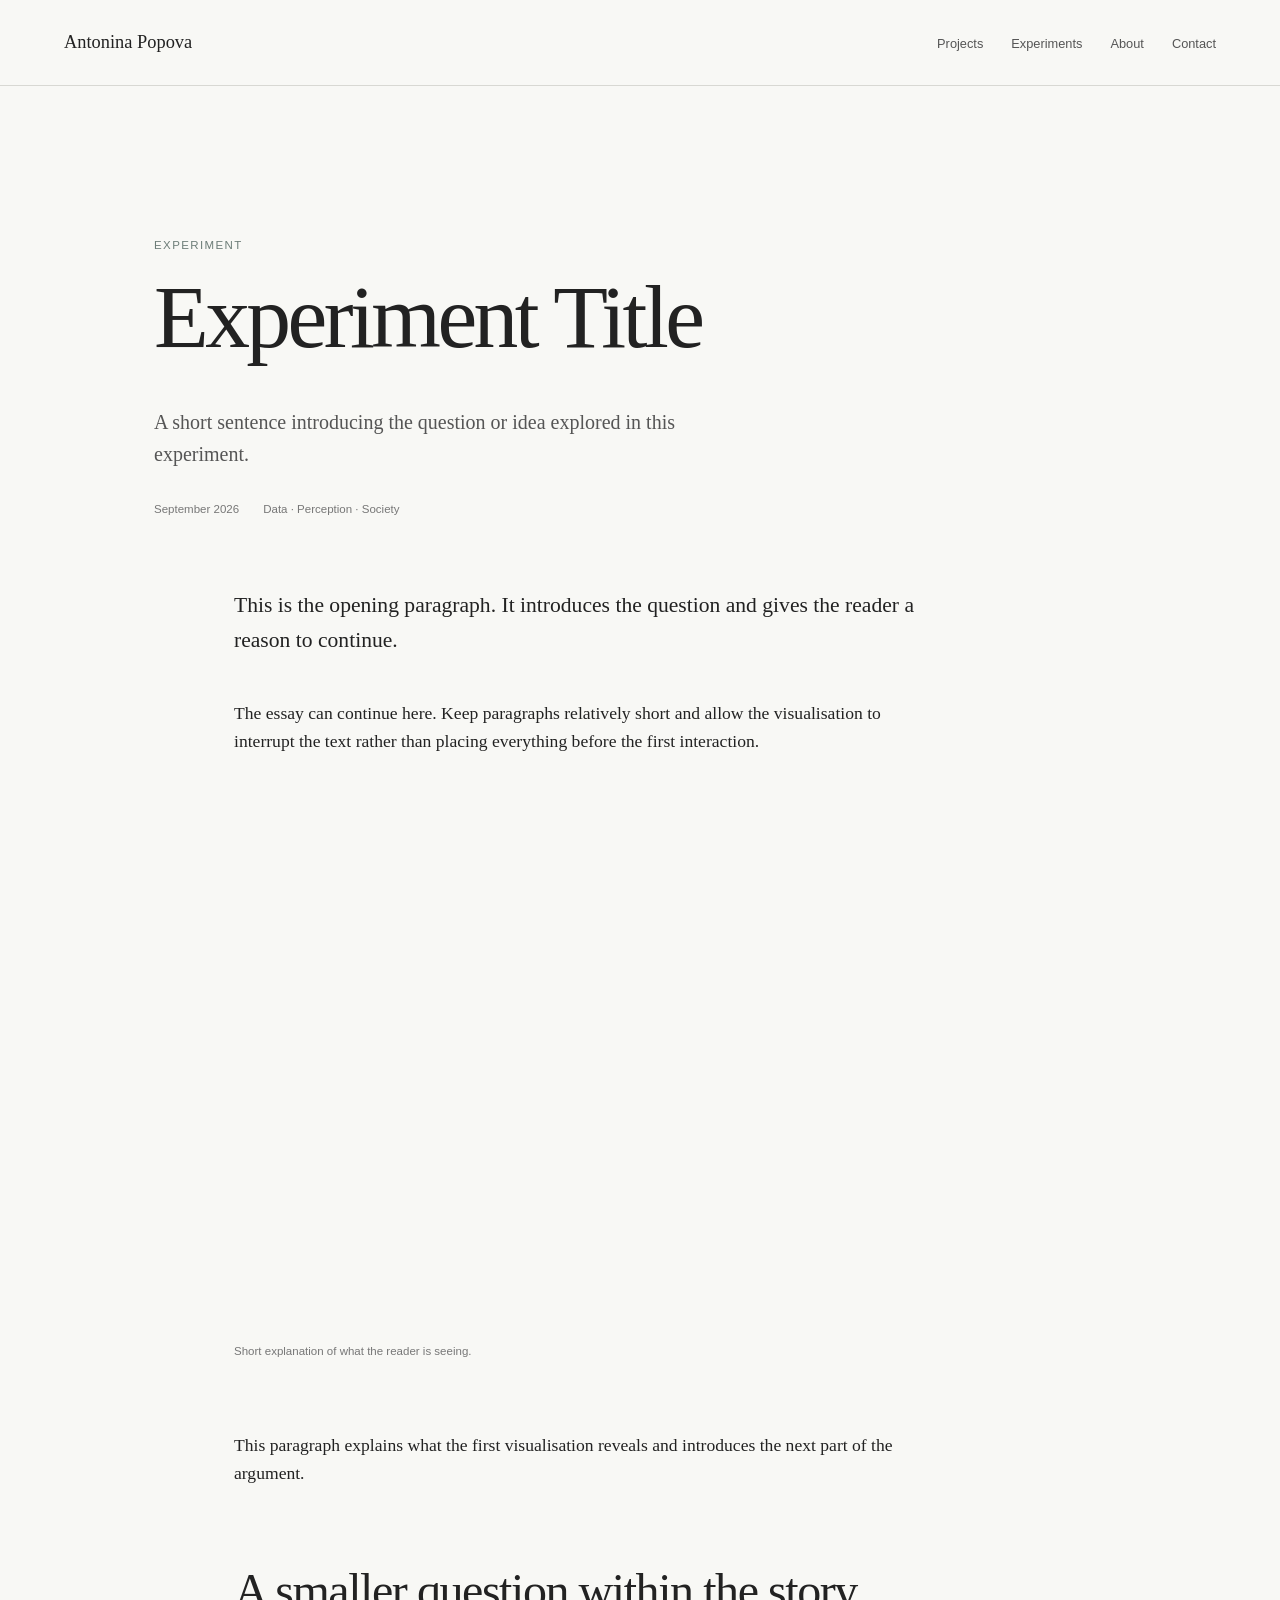
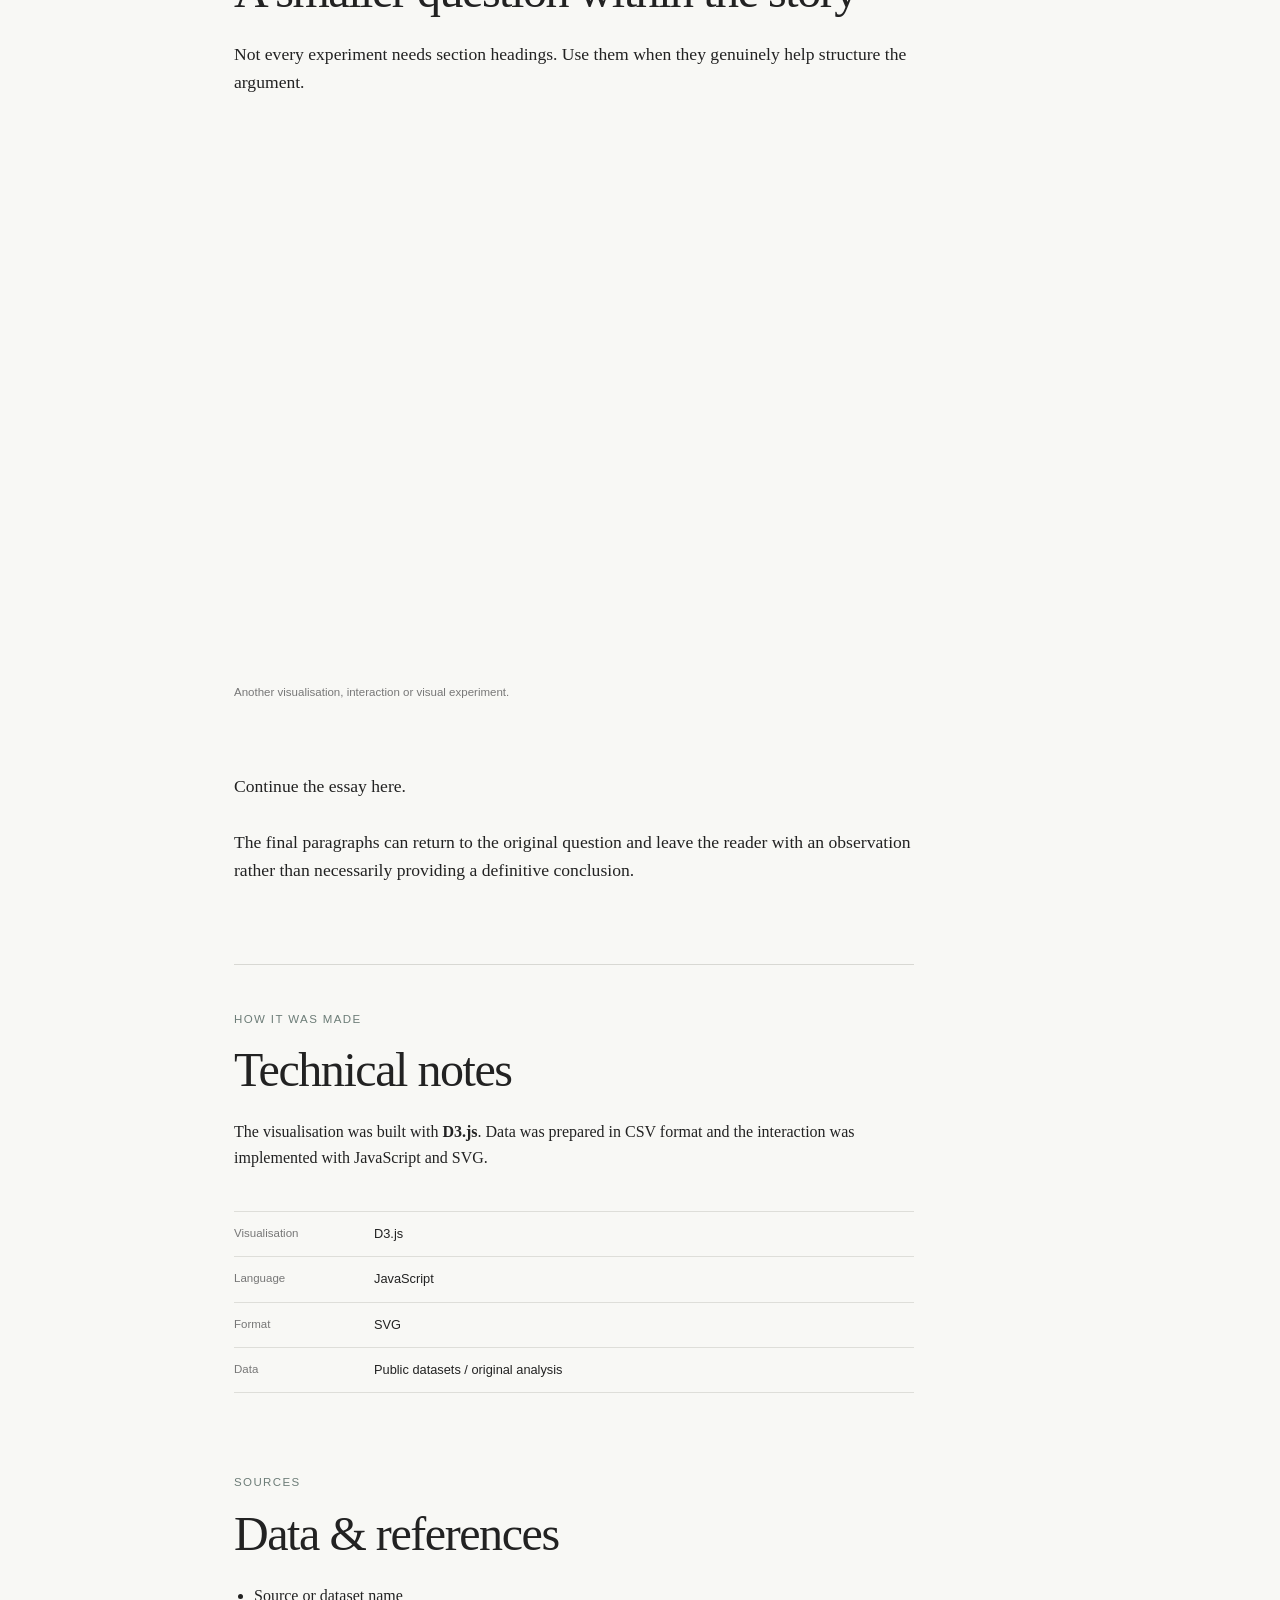
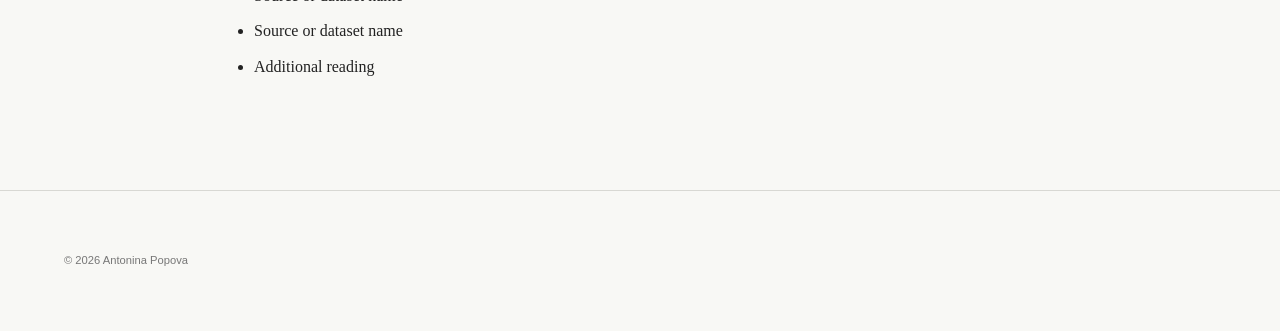
==== experiments/average-person/index.html @ 42a7ae3d "Initial portfolio website" ====
<!DOCTYPE html>
<html lang="en">
<head>
    <meta charset="UTF-8">
    <meta name="viewport" content="width=device-width, initial-scale=1.0">
<title>Experiment Title — Antonina Popova</title>
<link rel="stylesheet" href="style.css">
</head>
<body>
<header class="site-header">
    <a href="../../index.html" class="site-name">Antonina Popova</a>
<nav>
    <a href="../../index.html#projects">Projects</a>
    <a href="../../index.html#experiments">Experiments</a>
    <a href="../../index.html#about">About</a>
    <a href="../../index.html#contact">Contact</a>
</nav>
</header>
<main>
<!-- INTRODUCTION -->
<header class="experiment-header">
    <p class="eyebrow">Experiment</p>
    <h1>Experiment Title</h1>
    <p class="subtitle">
        A short sentence introducing the question or idea explored in this experiment.
    </p>
    <div class="experiment-meta">
        <span>September 2026</span>
        <span>Data · Perception · Society</span>
    </div>
</header>
<!-- ESSAY -->
<article class="essay">
    <p class="lead">
        This is the opening paragraph. It introduces the question and gives
        the reader a reason to continue.
    </p>
    <p>
        The essay can continue here. Keep paragraphs relatively short and
        allow the visualisation to interrupt the text rather than placing
        everything before the first interaction.
    </p>
    <!-- VISUALISATION 01 -->
    <figure class="visualisation">
        <div id="visualisation-01"></div>
        <figcaption>
            Short explanation of what the reader is seeing.
        </figcaption>
    </figure>
    <p>
        This paragraph explains what the first visualisation reveals and
        introduces the next part of the argument.
    </p>
    <!-- OPTIONAL SECTION -->
    <h2>A smaller question within the story</h2>
    <p>
        Not every experiment needs section headings. Use them when they
        genuinely help structure the argument.
    </p>
    <!-- VISUALISATION 02 -->
    <figure class="visualisation">
        <div id="visualisation-02"></div>
        <figcaption>
            Another visualisation, interaction or visual experiment.
        </figcaption>
    </figure>
    <p>
        Continue the essay here.
    </p>
    <p>
        The final paragraphs can return to the original question and leave
        the reader with an observation rather than necessarily providing
        a definitive conclusion.
    </p>
</article>
<!-- TECHNICAL NOTE -->
<section class="technical">
    <p class="eyebrow">How it was made</p>
    <h2>Technical notes</h2>
    <p>
        The visualisation was built with
        <strong>D3.js</strong>.
        Data was prepared in CSV format and the interaction was implemented
        with JavaScript and SVG.
    </p>
    <dl class="technical-details">
        <div>
            <dt>Visualisation</dt>
            <dd>D3.js</dd>
        </div>
        <div>
            <dt>Language</dt>
            <dd>JavaScript</dd>
        </div>
        <div>
            <dt>Format</dt>
            <dd>SVG</dd>
        </div>
        <div>
            <dt>Data</dt>
            <dd>Public datasets / original analysis</dd>
        </div>
    </dl>
</section>
<!-- SOURCES -->
<section class="sources">
    <p class="eyebrow">Sources</p>
    <h2>Data & references</h2>
    <ul>
        <li>Source or dataset name</li>
        <li>Source or dataset name</li>
        <li>Additional reading</li>
    </ul>
</section>
</main>
<footer class="site-footer">
<p>© 2026 Antonina Popova</p>
</footer>
<script src="script.js"></script>
</body>
</html>
---- experiments/average-person/style.css ----
/* --------------------------------------------------
   BASIC SETUP
-------------------------------------------------- */

:root {
    --page-padding: 5vw;
    --text-offset: 80px;
    --text-width: 680px;
}

* {
    box-sizing: border-box;
}

html {
    scroll-behavior: smooth;
}

body {
    margin: 0;
    background: #f8f8f5;
    color: #222;
    font-family: Georgia, "Times New Roman", serif;
    line-height: 1.6;
    overflow-x: hidden;
}


a {
    color: inherit;
    text-decoration: none;
}


/* --------------------------------------------------
   HEADER
-------------------------------------------------- */

.site-header {
    width: 100%;
    padding: 28px 5vw;

    display: flex;
    justify-content: space-between;
    align-items: baseline;

    border-bottom: 1px solid #d8d8d3;
}

.site-name {
    color: #222;
    text-decoration: none;

    font-size: 1.15rem;
    font-weight: normal;
}

nav {
    display: flex;
    gap: 28px;
}

nav a {
    color: #555;
    text-decoration: none;

    font-family: Arial, sans-serif;
    font-size: 0.8rem;
}

nav a:hover {
    color: #222;
}


/* --------------------------------------------------
   GENERAL LAYOUT
-------------------------------------------------- */

main {
    max-width: 1100px;
    margin: 0 auto;
    padding: 0 5vw 100px;
}


/* --------------------------------------------------
   EXPERIMENT HEADER
-------------------------------------------------- */

.experiment-header {
    max-width: 850px;
    padding: 150px 0 50px;
}

.eyebrow {
    margin: 0 0 18px;

    color: #6d7d78;

    font-family: Arial, sans-serif;
    font-size: 0.72rem;
    font-weight: normal;
    letter-spacing: 0.12em;
    text-transform: uppercase;
}

.experiment-header h1 {
    margin: 0;

    font-size: clamp(3rem, 7vw, 6.5rem);
    font-weight: normal;
    line-height: 0.98;
    letter-spacing: -0.04em;
}

.subtitle {
    max-width: 600px;
    margin-top: 45px;

    color: #555;
    font-size: 1.25rem;
    line-height: 1.6;
}

.experiment-meta {
    display: flex;
    gap: 24px;

    margin-top: 30px;

    color: #777;

    font-family: Arial, sans-serif;
    font-size: 0.72rem;
}


/* --------------------------------------------------
   ESSAY
-------------------------------------------------- */

.essay {
    max-width: var(--text-width);
    margin: 20px 0 0 var(--text-offset);
}

.essay p {
    margin: 0 0 28px;

    font-size: 1.1rem;
}

.essay .lead {
    margin-bottom: 42px;

    font-size: 1.35rem;
    line-height: 1.6;
}

.essay h2 {
    margin: 80px 0 25px;

    font-size: clamp(2rem, 4vw, 3rem);
    font-weight: normal;
    line-height: 1;
    letter-spacing: -0.03em;
}


/* --------------------------------------------------
   VISUALISATIONS
-------------------------------------------------- */

.visualisation {
    width: 100vw;

    margin-top: 70px;
    margin-bottom: 70px;

    margin-left: calc(50% - 50vw);
    margin-right: calc(50% - 50vw);
}

.visualisation > div {
    width: 100%;
    min-height: 500px;
}

.visualisation figcaption {
    max-width: var(--text-width);
    margin: 18px 0 0
        calc(50vw - (var(--text-width) / 2));
    padding: 0;
    color: #777;
    font-family: Arial, sans-serif;
    font-size: 0.72rem;
    line-height: 1.5;
}


/* --------------------------------------------------
   TECHNICAL NOTES
-------------------------------------------------- */

.technical {
    max-width: var(--text-width);

    margin: 80px 0 0 var(--text-offset);

    padding-top: 45px;

    border-top: 1px solid #d8d8d3;
}

.technical h2,
.sources h2 {
    margin: 0 0 25px;

    font-size: clamp(2rem, 4vw, 3rem);
    font-weight: normal;
    line-height: 1;
    letter-spacing: -0.03em;
}

.technical p:not(.eyebrow) {
    font-size: 1rem;
}

.technical-details {
    margin: 40px 0 0;
}

.technical-details div {
    display: grid;
    grid-template-columns: 140px 1fr;

    padding: 12px 0;

    border-top: 1px solid #deded9;
}

.technical-details div:last-child {
    border-bottom: 1px solid #deded9;
}

.technical-details dt {
    color: #777;

    font-family: Arial, sans-serif;
    font-size: 0.72rem;
}

.technical-details dd {
    margin: 0;

    font-family: Arial, sans-serif;
    font-size: 0.8rem;
}


/* --------------------------------------------------
   SOURCES
-------------------------------------------------- */

.sources {
    max-width: var(--text-width);

    margin: 80px 0 0 var(--text-offset);
}

.sources ul {
    margin: 0;
    padding-left: 20px;

    font-size: 1rem;
}

.sources li {
    margin-bottom: 10px;
}


/* --------------------------------------------------
   FOOTER
-------------------------------------------------- */

.site-footer {
    width: 100%;
    padding: 50px 5vw;

    color: #777;

    font-family: Arial, sans-serif;
    font-size: 0.7rem;

    border-top: 1px solid #d8d8d3;
}


/* --------------------------------------------------

   MOBILE

-------------------------------------------------- */

@media screen and (max-width: 700px) {

    html,

    body {

        width: 100%;

        max-width: 100%;

        overflow-x: hidden;

    }

    :root {

        --page-padding: 6vw;

        --text-offset: 0;

        --text-width: 100%;

    }

    /* HEADER */

    .site-header {

        width: 100%;

        padding: 22px 6vw;

        display: flex;

        justify-content: space-between;

        align-items: baseline;

        gap: 20px;

    }

    .site-name {

        flex-shrink: 0;

        font-size: 1.05rem;

    }

    nav {

        display: flex;

        gap: 12px;

        flex-wrap: wrap;

        justify-content: flex-end;

    }

    nav a {

        font-size: 0.65rem;

    }

    /* MAIN */

    main {

        width: 100%;

        max-width: 100%;

        margin: 0;

        padding: 0 6vw 70px;

    }

    /* EXPERIMENT HEADER */

    .experiment-header {

        width: 100%;

        max-width: 100%;

        padding: 100px 0 50px;

    }

    .experiment-header h1 {

        font-size: clamp(3rem, 14vw, 5rem);

    }

    .subtitle {

        width: 100%;

        max-width: 100%;

        margin-top: 35px;

        font-size: 1.1rem;

    }

    .experiment-meta {

        flex-direction: column;

        gap: 6px;

    }

    /* ESSAY */

    .essay {

        width: 100%;

        max-width: 100%;

        margin: 0;

    }

    .essay p {

        font-size: 1.05rem;

    }

    .essay .lead {

        font-size: 1.25rem;

    }

    .essay h2 {

        margin-top: 60px;

    }

    /* VISUALISATIONS */

    .visualisation {

        width: 100%;

        max-width: 100%;

        margin-top: 50px;

        margin-bottom: 50px;

        margin-left: 0;

        margin-right: 0;

    }

    .visualisation > div {

        width: 100%;

        min-height: 400px;

    }

    .visualisation figcaption {

        width: 100%;

        max-width: 100%;

        margin: 18px 0 0;

        padding: 0;

    }

    /* TECHNICAL NOTES */

    .technical {

        width: 100%;

        max-width: 100%;

        margin: 80px 0 0;

    }

    .technical-details div {

        grid-template-columns: 110px 1fr;

    }

    /* SOURCES */

    .sources {

        width: 100%;

        max-width: 100%;

        margin: 80px 0 0;

    }

    /* FOOTER */

    .site-footer {

        width: 100%;

        padding: 40px 6vw;

    }

}

/* --------------------------------------------------
   VERY NARROW PHONES
-------------------------------------------------- */

@media screen and (max-width: 380px) {

    .site-header {
        padding-left: 5vw;
        padding-right: 5vw;
        gap: 10px;
    }

    .site-name {
        font-size: 0.95rem;
    }

    nav {
        gap: 9px;
        flex-wrap: nowrap;
    }

    nav a {
        font-size: 0.6rem;
    }
}
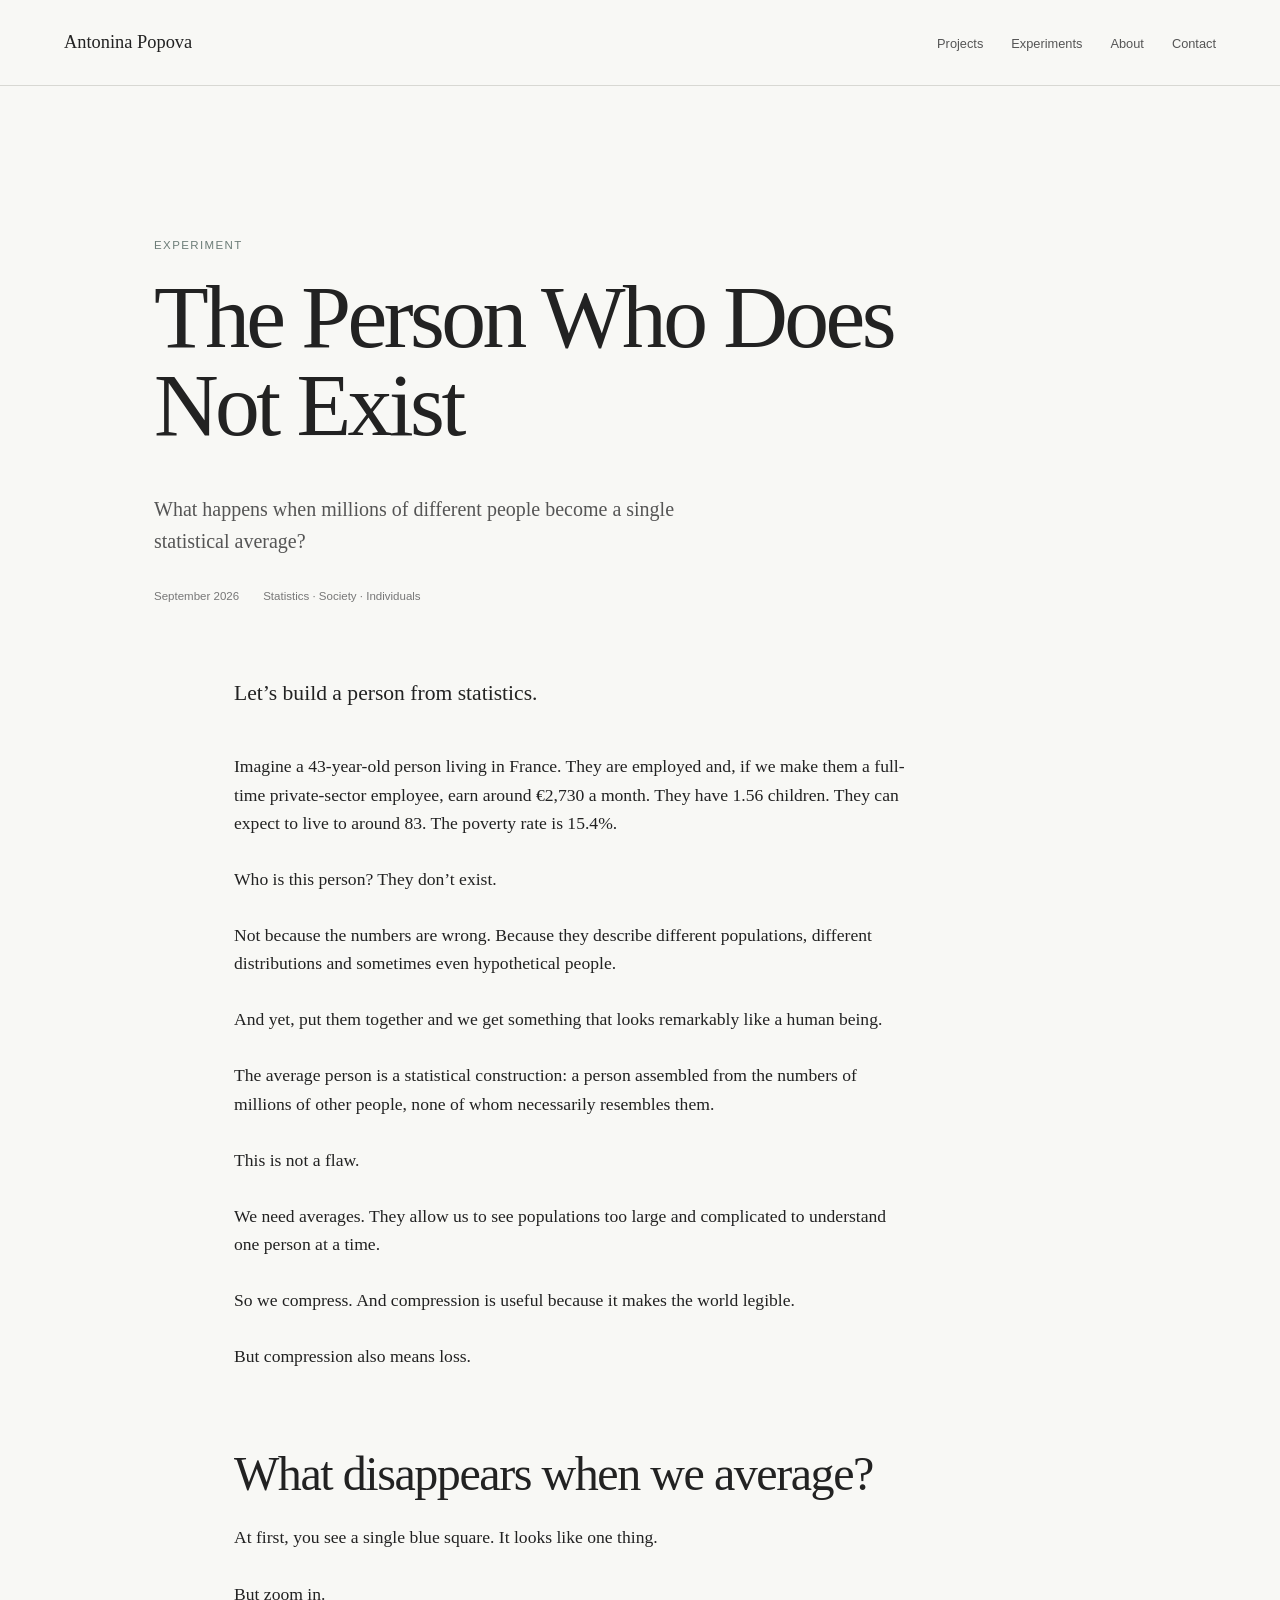
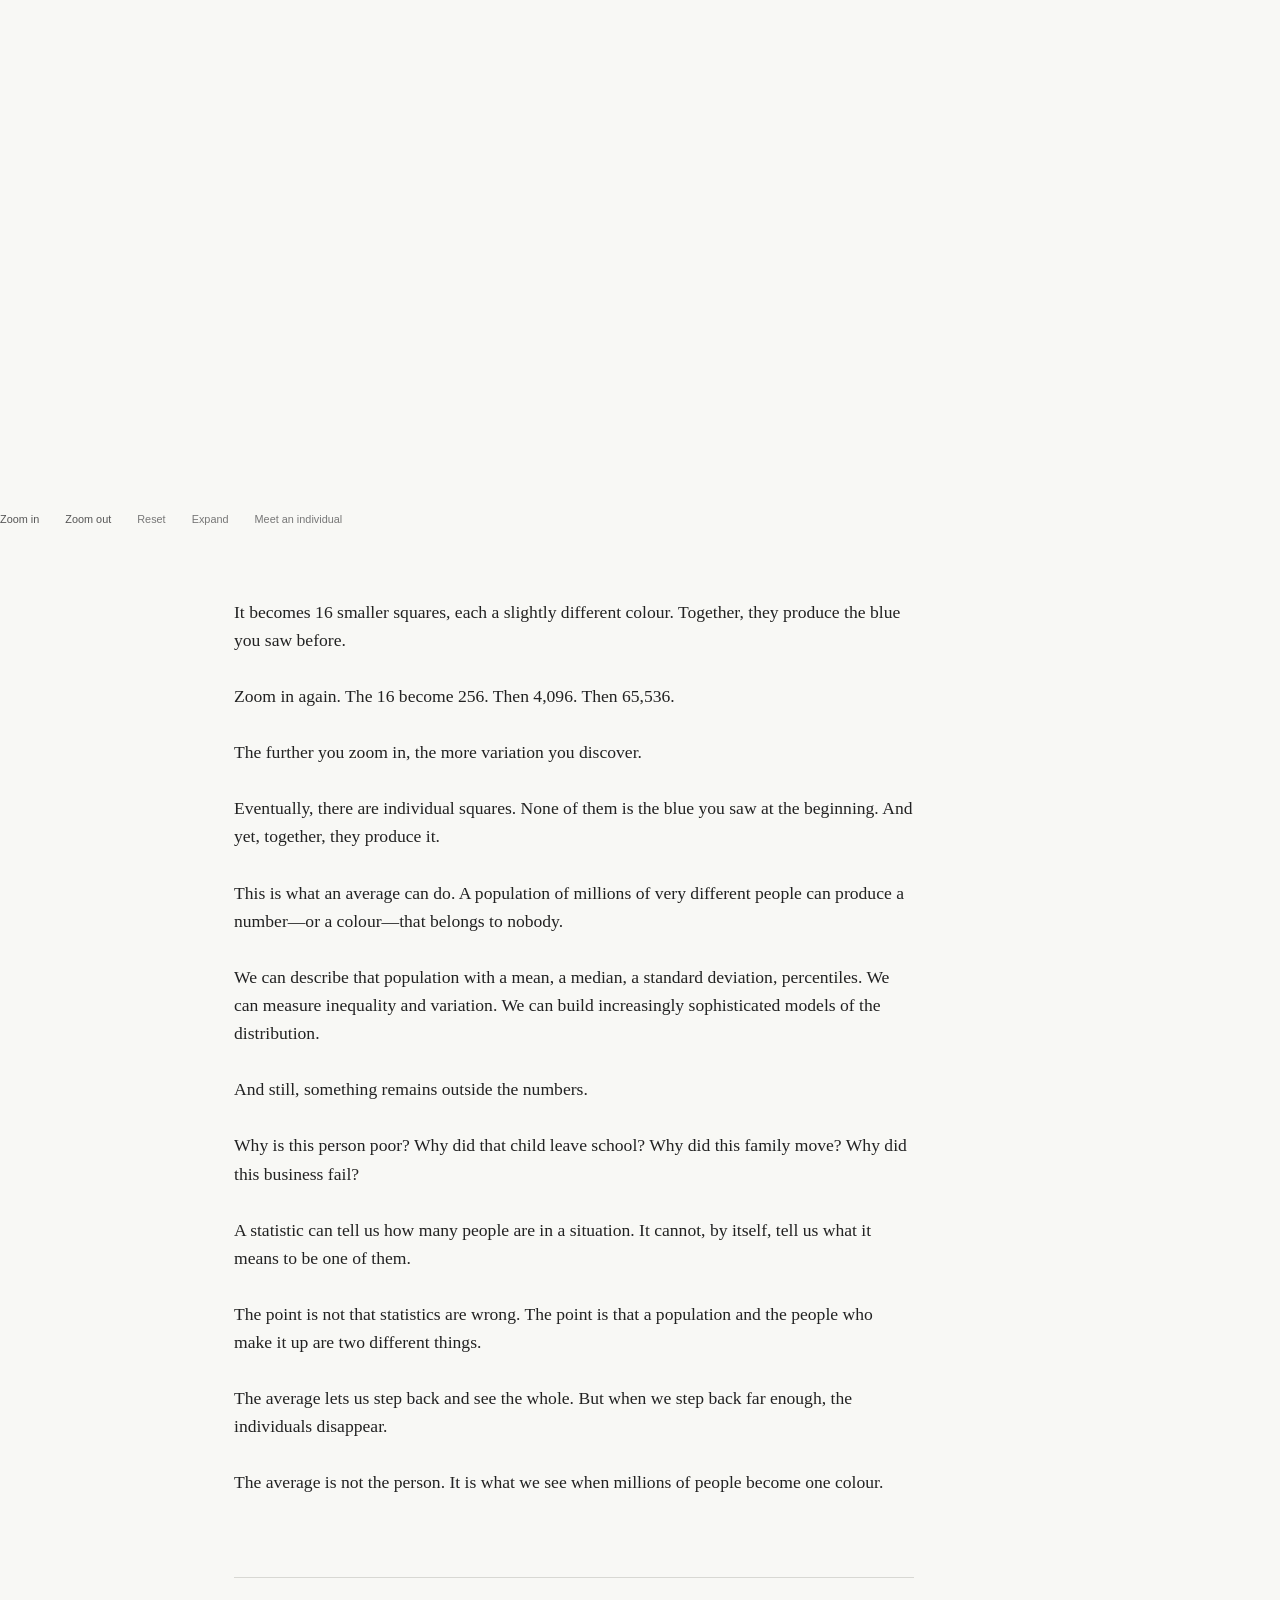
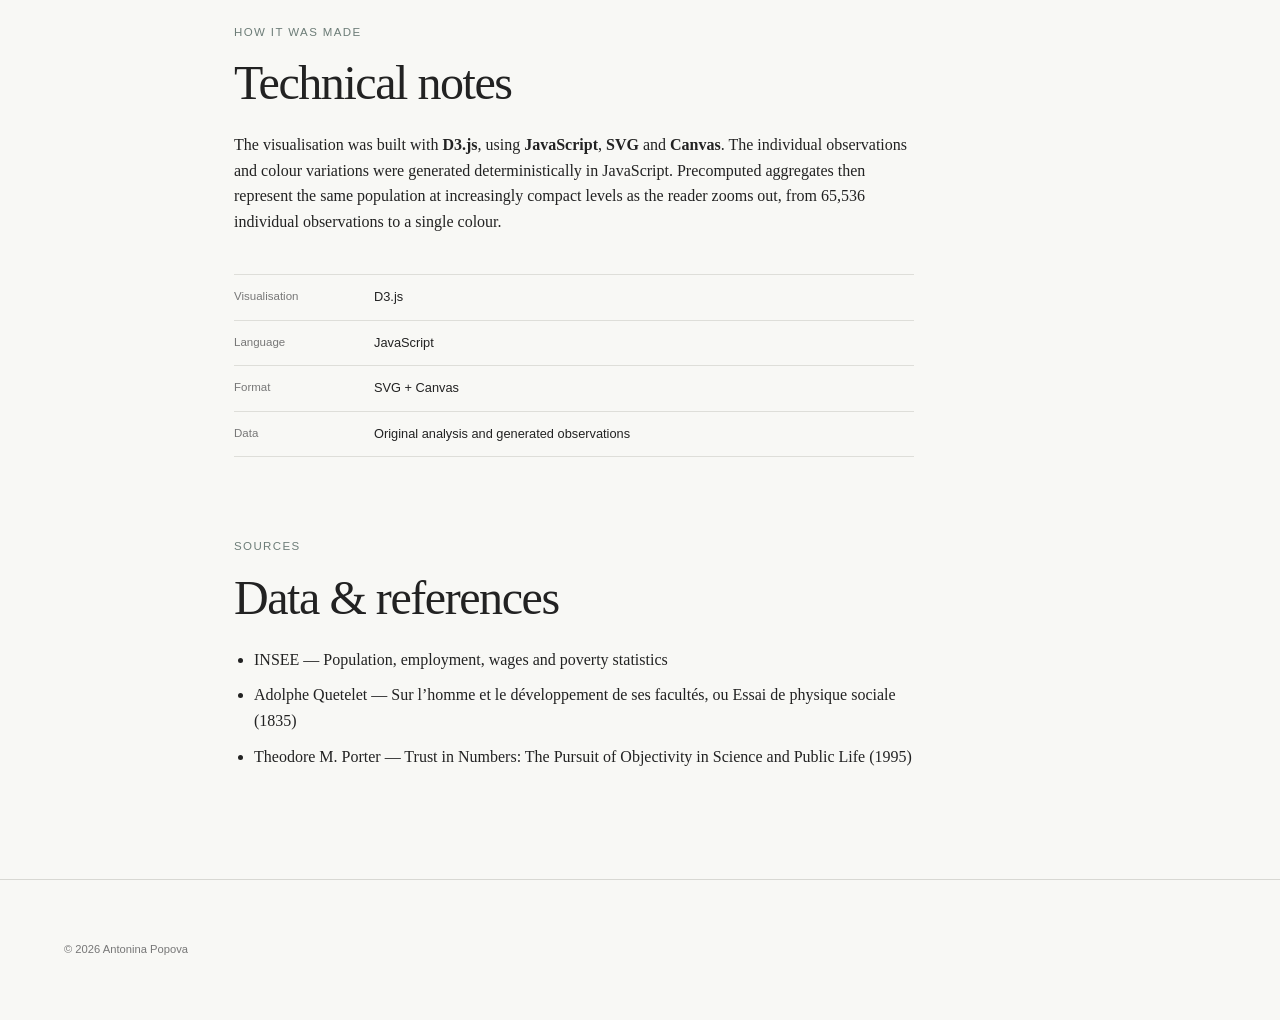
==== commit 8c8c07eb: "Average-person project" ====
--- a/experiments/average-person/index.html
+++ b/experiments/average-person/index.html
@@ -20,68 +20,132 @@
 <!-- INTRODUCTION -->
 <header class="experiment-header">
     <p class="eyebrow">Experiment</p>
-    <h1>Experiment Title</h1>
+    <h1>The Person Who Does Not Exist</h1>
     <p class="subtitle">
-        A short sentence introducing the question or idea explored in this experiment.
+        What happens when millions of different people become a single statistical average?
     </p>
     <div class="experiment-meta">
         <span>September 2026</span>
-        <span>Data · Perception · Society</span>
+        <span>Statistics · Society · Individuals</span>
     </div>
 </header>
 <!-- ESSAY -->
 <article class="essay">
     <p class="lead">
-        This is the opening paragraph. It introduces the question and gives
-        the reader a reason to continue.
+        Let’s build a person from statistics.
     </p>
     <p>
-        The essay can continue here. Keep paragraphs relatively short and
-        allow the visualisation to interrupt the text rather than placing
-        everything before the first interaction.
+        Imagine a 43-year-old person living in France. 
+        They are employed and, if we make them a full-time private-sector employee, earn around €2,730 a month. 
+        They have 1.56 children. 
+        They can expect to live to around 83. 
+        The poverty rate is 15.4%.
+    </p>
+    <p>
+        Who is this person? 
+        They don’t exist.
+    </p>
+    <p>
+        Not because the numbers are wrong. 
+        Because they describe different populations, different distributions and sometimes even hypothetical people.
+    </p>
+    <p>
+        And yet, put them together and we get something that looks remarkably like a human being.
+    </p>
+    <p>
+        The average person is a statistical construction: a person assembled from the numbers of millions of other people, none of whom necessarily resembles them.
+    </p>
+    <p>
+        This is not a flaw.
+    </p>
+    <p>
+        We need averages. They allow us to see populations too large and complicated to understand one person at a time.
+    </p>
+
+    <p>
+        So we compress. And compression is useful because it makes the world legible.
+    </p>
+    <p>
+        But compression also means loss.
+    </p>
+
+    <h2>What disappears when we average?</h2>
+    <p>
+        At first, you see a single blue square.
+        It looks like one thing. 
+    </p>
+    <p>
+        But zoom in.
     </p>
     <!-- VISUALISATION 01 -->
     <figure class="visualisation">
-        <div id="visualisation-01"></div>
-        <figcaption>
-            Short explanation of what the reader is seeing.
-        </figcaption>
+        <iframe
+            src="viz/index.html"
+            title="The Person Who Does Not Exist — interactive visualisation"
+            loading="lazy"
+            allowfullscreen>
+        </iframe>
     </figure>
+    
     <p>
-        This paragraph explains what the first visualisation reveals and
-        introduces the next part of the argument.
-    </p>
-    <!-- OPTIONAL SECTION -->
-    <h2>A smaller question within the story</h2>
-    <p>
-        Not every experiment needs section headings. Use them when they
-        genuinely help structure the argument.
-    </p>
-    <!-- VISUALISATION 02 -->
-    <figure class="visualisation">
-        <div id="visualisation-02"></div>
-        <figcaption>
-            Another visualisation, interaction or visual experiment.
-        </figcaption>
-    </figure>
-    <p>
-        Continue the essay here.
+        It becomes 16 smaller squares, each a slightly different colour. 
+        Together, they produce the blue you saw before.
     </p>
     <p>
-        The final paragraphs can return to the original question and leave
-        the reader with an observation rather than necessarily providing
-        a definitive conclusion.
+        Zoom in again. The 16 become 256. Then 4,096. Then 65,536.
     </p>
+    <p>
+        The further you zoom in, the more variation you discover.
+    </p>
+    <p>
+        Eventually, there are individual squares. 
+        None of them is the blue you saw at the beginning. And yet, together, they produce it.
+    </p>    
+    <p>
+        This is what an average can do.
+        A population of millions of very different people can produce a number—or a colour—that belongs to nobody.
+        
+    </p>    
+    <p>
+        We can describe that population with a mean, a median, a standard deviation, percentiles.
+        We can measure inequality and variation. 
+        We can build increasingly sophisticated models of the distribution.
+    </p>    
+    <p>    
+        And still, something remains outside the numbers.
+    </p>    
+    <p> Why is this person poor?
+        Why did that child leave school?
+        Why did this family move?
+        Why did this business fail?
+    </p>    
+    <p>
+        A statistic can tell us how many people are in a situation. 
+        It cannot, by itself, tell us what it means to be one of them.
+    </p>    
+    <p>
+        The point is not that statistics are wrong.
+        The point is that a population and the people who make it up are two different things.
+    </p>    
+    <p>
+        The average lets us step back and see the whole. But when we step back far enough, the individuals disappear.
+    </p>      
+    <p>
+        The average is not the person. 
+        It is what we see when millions of people become one colour.
+    </p>
+
 </article>
+
 <!-- TECHNICAL NOTE -->
 <section class="technical">
     <p class="eyebrow">How it was made</p>
     <h2>Technical notes</h2>
     <p>
-        The visualisation was built with
-        <strong>D3.js</strong>.
-        Data was prepared in CSV format and the interaction was implemented
-        with JavaScript and SVG.
+        The visualisation was built with <strong>D3.js</strong>, using <strong>JavaScript</strong>, <strong>SVG</strong> and <strong>Canvas</strong>. 
+        The individual observations and colour variations were generated deterministically in JavaScript. 
+        Precomputed aggregates then represent the same population at increasingly compact levels as the reader zooms out, 
+        from 65,536 individual observations to a single colour.
     </p>
     <dl class="technical-details">
         <div>
@@ -94,11 +158,11 @@
         </div>
         <div>
             <dt>Format</dt>
-            <dd>SVG</dd>
+            <dd>SVG + Canvas</dd>
         </div>
         <div>
             <dt>Data</dt>
-            <dd>Public datasets / original analysis</dd>
+            <dd>Original analysis and generated observations</dd>
         </div>
     </dl>
 </section>
@@ -107,9 +171,9 @@
     <p class="eyebrow">Sources</p>
     <h2>Data & references</h2>
     <ul>
-        <li>Source or dataset name</li>
-        <li>Source or dataset name</li>
-        <li>Additional reading</li>
+        <li>INSEE — Population, employment, wages and poverty statistics</li>
+        <li>Adolphe Quetelet — Sur l’homme et le développement de ses facultés, ou Essai de physique sociale (1835)</li>
+        <li>Theodore M. Porter — Trust in Numbers: The Pursuit of Objectivity in Science and Public Life (1995)</li>
     </ul>
 </section>
 </main>
--- a/experiments/average-person/style.css
+++ b/experiments/average-person/style.css
@@ -171,31 +171,74 @@
 /* --------------------------------------------------
    VISUALISATIONS
 -------------------------------------------------- */
-
 .visualisation {
+
     width: 100vw;
 
-    margin-top: 70px;
-    margin-bottom: 70px;
-
-    margin-left: calc(50% - 50vw);
-    margin-right: calc(50% - 50vw);
-}
-
-.visualisation > div {
+    margin-top: 45px;
+
+    margin-bottom: 45px;
+
+    margin-left: 0;
+
+    margin-right: 0;
+
+    position: relative;
+
+    left: calc(
+
+        -1 * (
+
+            max(0px, (100vw - 1100px) / 2)
+
+            + 5vw
+
+            + 80px
+
+        )
+
+    );
+
+}
+
+.visualisation figcaption {
+
+    max-width: var(--text-width);
+
+    margin: 18px 0 0 calc(
+
+        max(0px, (100vw - 1100px) / 2)
+
+        + 5vw
+
+        + 80px
+
+    );
+
+    padding: 0;
+
+    color: #777;
+
+    font-family: Arial, sans-serif;
+
+    font-size: 0.72rem;
+
+    line-height: 1.5;
+
+}
+
+.visualisation iframe {
+
+    display: block;
+
     width: 100%;
-    min-height: 500px;
-}
-
-.visualisation figcaption {
-    max-width: var(--text-width);
-    margin: 18px 0 0
-        calc(50vw - (var(--text-width) / 2));
-    padding: 0;
-    color: #777;
-    font-family: Arial, sans-serif;
-    font-size: 0.72rem;
-    line-height: 1.5;
+
+    height: 500px;
+
+    border: none;
+
+    display: block;
+
 }
 
 
@@ -538,6 +581,9 @@
    VERY NARROW PHONES
 -------------------------------------------------- */
 
+
+
+
 @media screen and (max-width: 380px) {
 
     .site-header {
@@ -558,4 +604,61 @@
     nav a {
         font-size: 0.6rem;
     }
+}
+
+
+@media screen and (max-width: 700px) {
+
+    .visualisation {
+
+        width: 100vw;
+
+        max-width: none;
+
+        margin-top: 50px;
+
+        margin-bottom: 25px;
+
+        margin-left: 0;
+
+        margin-right: 0;
+
+        position: relative;
+
+        left: calc(-1 * 6vw);
+
+    }
+
+    .visualisation iframe {
+
+        width: 100%;
+
+        height: 280px;
+
+    }
+
+    .visualisation figcaption {
+
+        max-width: none;
+
+        margin: 18px 6vw 0;
+
+    }
+
+}
+
+/* --------------------------------------------------
+
+   SMALL PHONE — LANDSCAPE
+
+-------------------------------------------------- */
+
+@media screen and (max-width: 700px) and (orientation: landscape) {
+
+    .visualisation iframe {
+
+        height: 330px;
+
+    }
+
 }
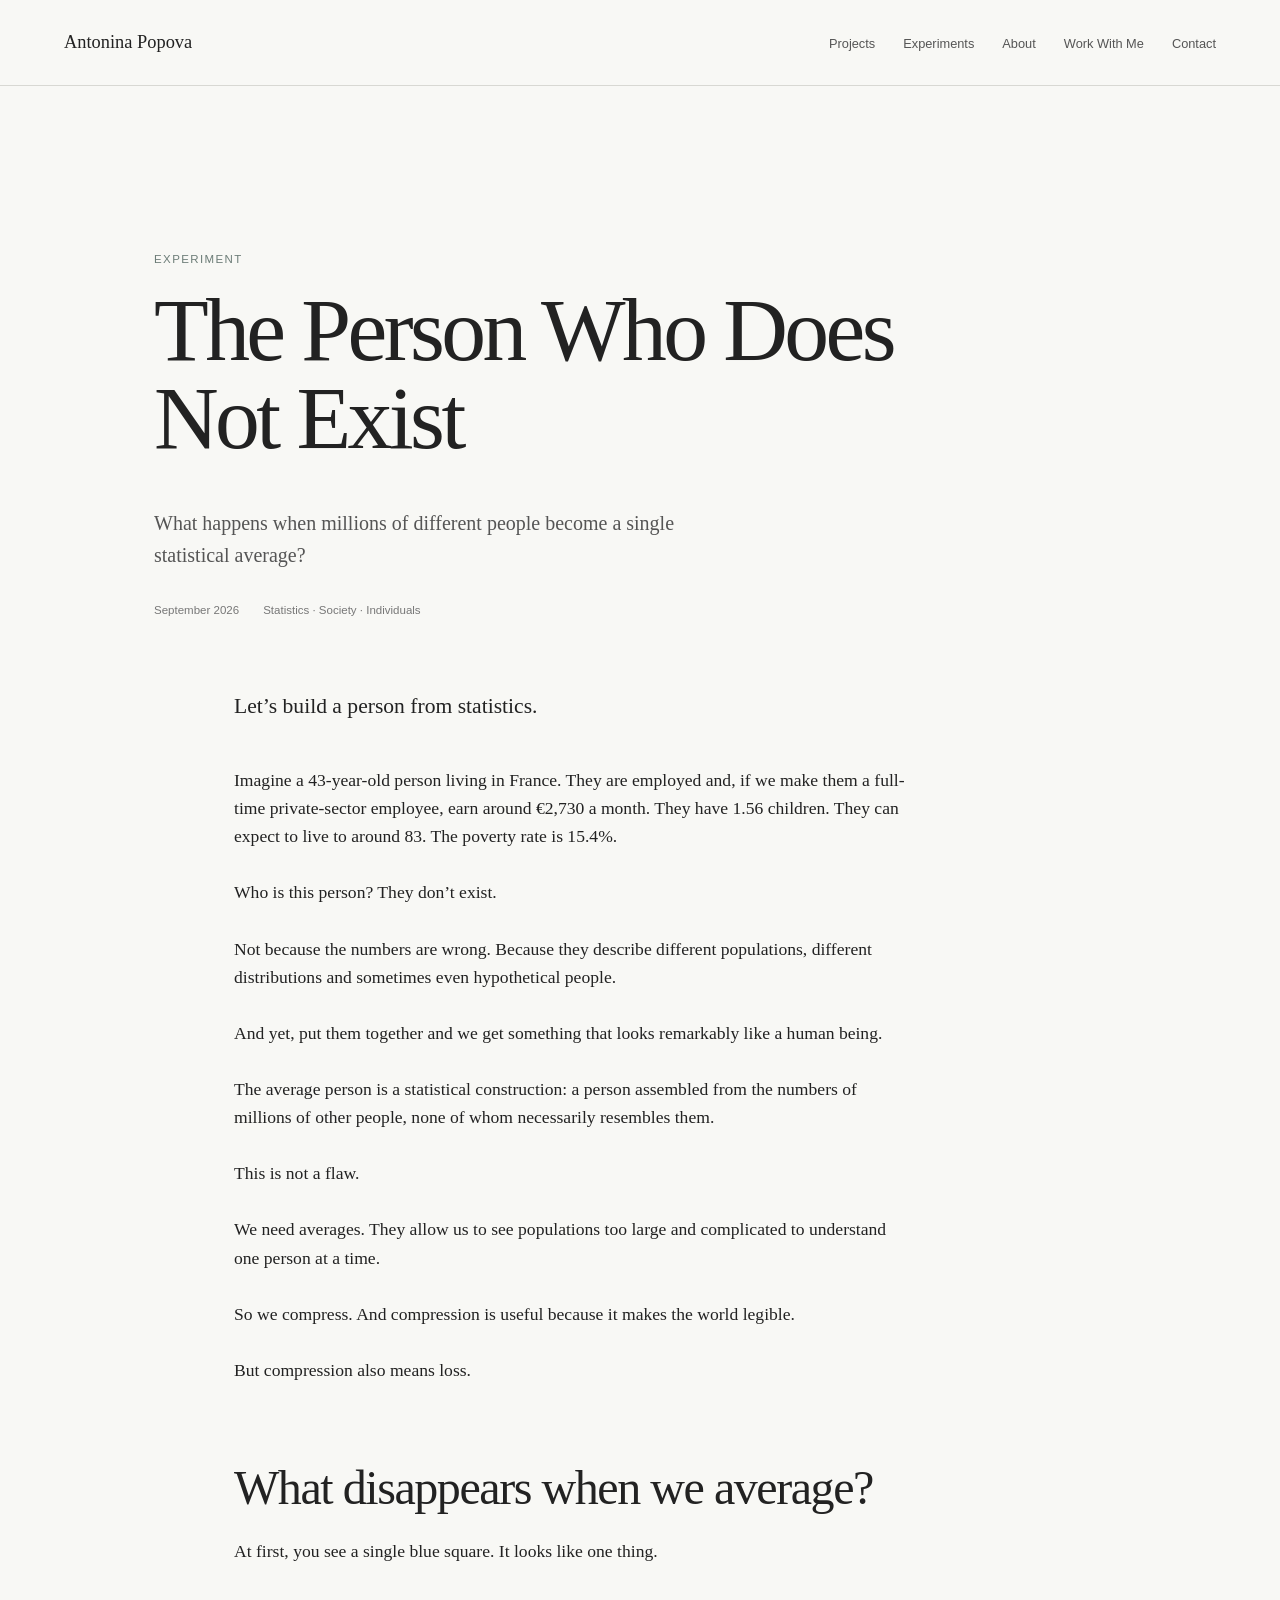
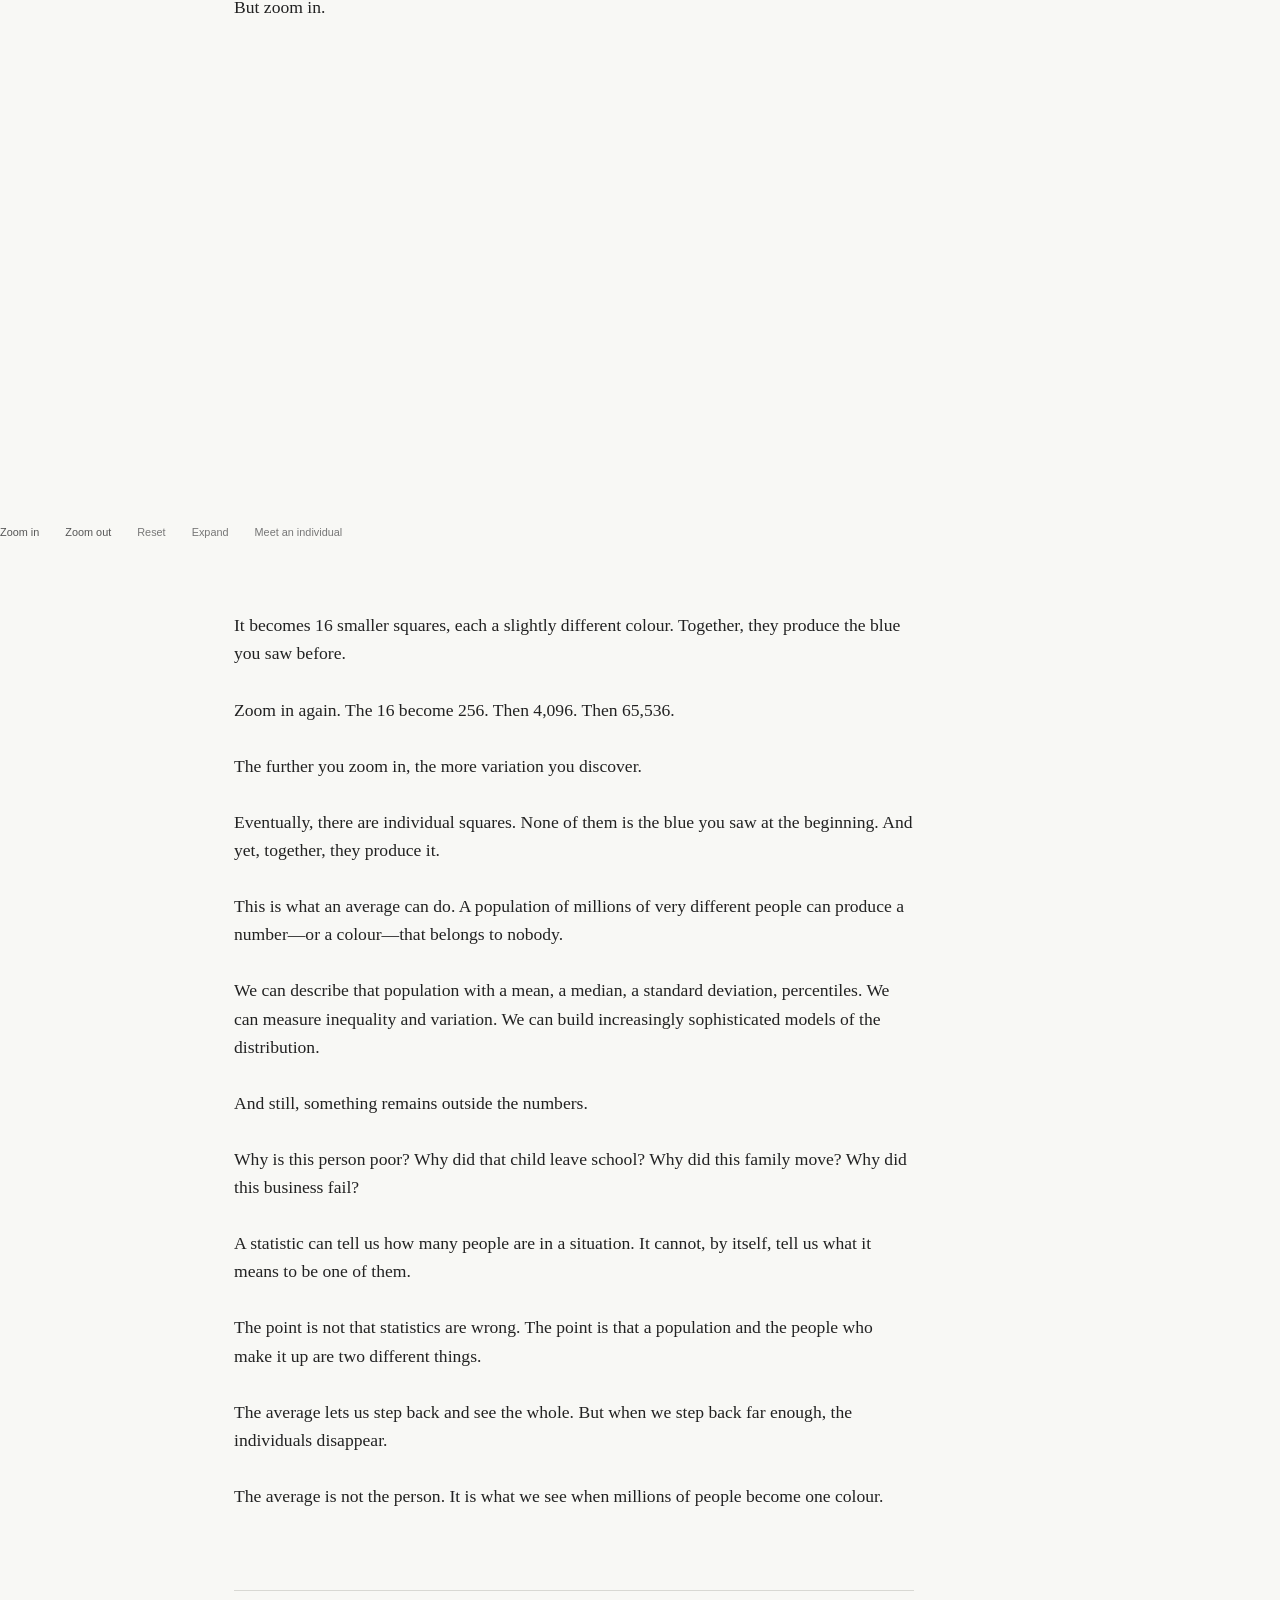
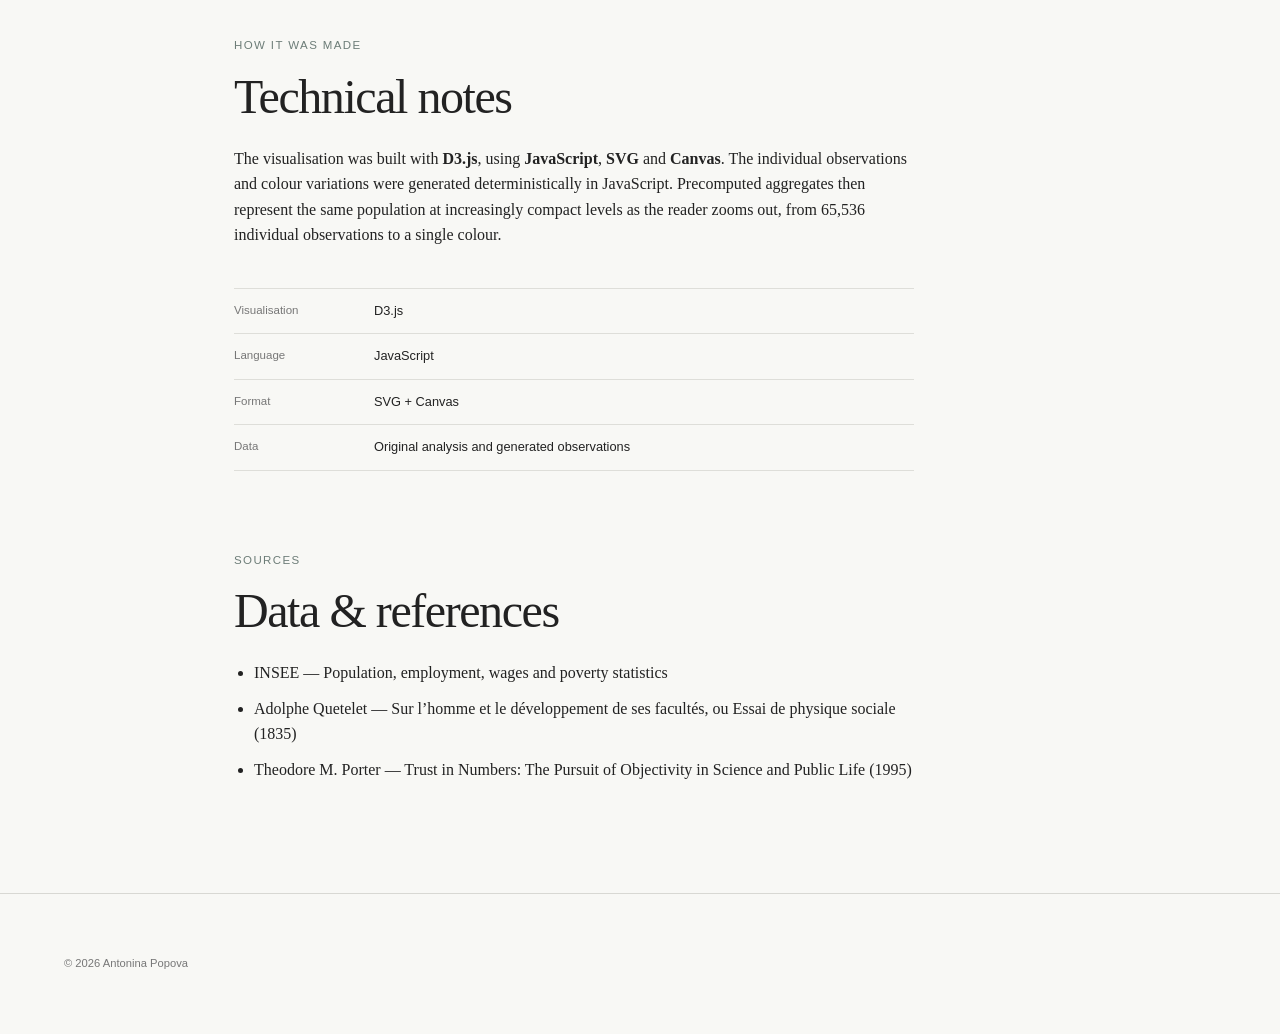
==== commit 8681499d: "New menu" ====
--- a/experiments/average-person/index.html
+++ b/experiments/average-person/index.html
@@ -7,15 +7,25 @@
 <link rel="stylesheet" href="style.css">
 </head>
 <body>
+
+
 <header class="site-header">
     <a href="../../index.html" class="site-name">Antonina Popova</a>
-<nav>
-    <a href="../../index.html#projects">Projects</a>
-    <a href="../../index.html#experiments">Experiments</a>
-    <a href="../../index.html#about">About</a>
-    <a href="../../index.html#contact">Contact</a>
-</nav>
+    <button class="menu-toggle" aria-label="Open menu" aria-expanded="false">
+        <span></span>
+        <span></span>
+        <span></span>
+    </button>
+    <nav class="site-nav">
+        <a href="../../index.html#projects">Projects</a>
+        <a href="../../index.html#experiments">Experiments</a>
+        <a href="../../index.html#about">About</a>
+        <a href="../../index.html#work-with-me">Work With Me</a>
+        <a href="../../index.html#contact">Contact</a>
+    </nav>
 </header>
+
+
 <main>
 <!-- INTRODUCTION -->
 <header class="experiment-header">
--- a/experiments/average-person/style.css
+++ b/experiments/average-person/style.css
@@ -25,7 +25,6 @@
     overflow-x: hidden;
 }
 
-
 a {
     color: inherit;
     text-decoration: none;
@@ -35,6 +34,9 @@
 /* --------------------------------------------------
    HEADER
 -------------------------------------------------- */
+/* --------------------------------------------------
+   HEADER
+-------------------------------------------------- */
 
 .site-header {
     width: 100%;
@@ -44,34 +46,58 @@
     justify-content: space-between;
     align-items: baseline;
 
+    position: fixed;
+    top: 0;
+    left: 0;
+
+    z-index: 100;
+
+    background: #f8f8f5;
     border-bottom: 1px solid #d8d8d3;
 }
 
 .site-name {
     color: #222;
     text-decoration: none;
-
     font-size: 1.15rem;
     font-weight: normal;
 }
 
-nav {
+.site-nav {
     display: flex;
     gap: 28px;
 }
 
-nav a {
+.site-nav a {
     color: #555;
     text-decoration: none;
-
     font-family: Arial, sans-serif;
     font-size: 0.8rem;
 }
 
-nav a:hover {
+.site-nav a:hover {
     color: #222;
 }
 
+.menu-toggle {
+    display: none;
+    width: 32px;
+    height: 24px;
+    padding: 0;
+    margin: 0;
+    background: none;
+    border: none;
+    cursor: pointer;
+    flex-direction: column;
+    justify-content: space-between;
+}
+
+.menu-toggle span {
+    display: block;
+    width: 100%;
+    height: 1px;
+    background: #555;
+}
 
 /* --------------------------------------------------
    GENERAL LAYOUT
@@ -80,7 +106,7 @@
 main {
     max-width: 1100px;
     margin: 0 auto;
-    padding: 0 5vw 100px;
+    padding: 100px 5vw 100px;
 }
 
 
@@ -171,48 +197,33 @@
 /* --------------------------------------------------
    VISUALISATIONS
 -------------------------------------------------- */
+
 .visualisation {
-
     width: 100vw;
 
     margin-top: 45px;
-
     margin-bottom: 45px;
-
     margin-left: 0;
-
     margin-right: 0;
 
     position: relative;
 
     left: calc(
-
         -1 * (
-
             max(0px, (100vw - 1100px) / 2)
-
             + 5vw
-
             + 80px
-
         )
-
     );
-
 }
 
 .visualisation figcaption {
-
     max-width: var(--text-width);
 
     margin: 18px 0 0 calc(
-
         max(0px, (100vw - 1100px) / 2)
-
         + 5vw
-
         + 80px
-
     );
 
     padding: 0;
@@ -220,25 +231,19 @@
     color: #777;
 
     font-family: Arial, sans-serif;
-
     font-size: 0.72rem;
-
     line-height: 1.5;
-
 }
 
 .visualisation iframe {
-
     display: block;
 
     width: 100%;
-
     height: 500px;
 
     border: none;
 
     display: block;
-
 }
 
 
@@ -250,7 +255,6 @@
     max-width: var(--text-width);
 
     margin: 80px 0 0 var(--text-offset);
-
     padding-top: 45px;
 
     border-top: 1px solid #d8d8d3;
@@ -342,247 +346,252 @@
 
 
 /* --------------------------------------------------
-
    MOBILE
-
 -------------------------------------------------- */
 
 @media screen and (max-width: 700px) {
 
     html,
-
     body {
-
-        width: 100%;
-
-        max-width: 100%;
-
+        width: 100%;
+        max-width: 100%;
         overflow-x: hidden;
-
     }
 
     :root {
-
         --page-padding: 6vw;
-
         --text-offset: 0;
-
         --text-width: 100%;
-
-    }
-
-    /* HEADER */
-
-    .site-header {
-
-        width: 100%;
-
-        padding: 22px 6vw;
-
-        display: flex;
-
-        justify-content: space-between;
-
-        align-items: baseline;
-
-        gap: 20px;
-
-    }
-
-    .site-name {
-
-        flex-shrink: 0;
-
+    }
+
+/* HEADER */
+
+.site-header {
+    width: 100%;
+    padding: 22px 6vw;
+
+    position: fixed;
+    top: 0;
+    left: 0;
+
+    display: flex;
+    justify-content: space-between;
+    align-items: center;
+
+    z-index: 100;
+
+    background: #f8f8f5;
+    border-bottom: 1px solid #d8d8d3;
+}
+
+.site-name {
+    flex-shrink: 0;
+    font-size: 1.05rem;
+}
+
+.menu-toggle {
+    display: flex;
+    width: 28px;
+    height: 20px;
+    padding: 0;
+    margin: 0;
+
+    position: relative;
+    z-index: 110;
+
+    flex-direction: column;
+    justify-content: space-between;
+
+    background: none;
+    border: none;
+    cursor: pointer;
+}
+
+.menu-toggle span {
+    display: block;
+    width: 100%;
+    height: 1px;
+    background: #555;
+
+    transition:
+        transform .25s ease,
+        opacity .2s ease;
+}
+
+.menu-toggle[aria-expanded="true"] span:nth-child(1) {
+    transform: translateY(9.5px) rotate(45deg);
+}
+
+.menu-toggle[aria-expanded="true"] span:nth-child(2) {
+    opacity: 0;
+}
+
+.menu-toggle[aria-expanded="true"] span:nth-child(3) {
+    transform: translateY(-9.5px) rotate(-45deg);
+}
+
+.site-nav {
+    display: none;
+
+    position: fixed;
+
+    top: 73px;
+    left: 0;
+    right: 0;
+    bottom: 0;
+
+    width: 100%;
+    height: calc(100vh - 73px);
+
+    padding: 55px 6vw 50px;
+
+    background: #f8f8f5;
+
+    flex-direction: column;
+    align-items: flex-start;
+    gap: 0;
+
+    z-index: 90;
+}
+
+.site-nav.open {
+    display: flex;
+}
+
+.site-nav a {
+    display: block;
+    width: 100%;
+
+    padding: 12px 0;
+
+    color: #4f5f5b;
+    text-decoration: none;
+
+    font-family: Arial, sans-serif;
+    font-size: 0.82rem;
+    font-weight: normal;
+    letter-spacing: 0.12em;
+    text-transform: uppercase;
+    line-height: 1.4;
+
+    transition: color .15s ease;
+}
+
+.site-nav a:hover {
+    color: #222;
+}
+
+
+    /* MAIN */
+
+    main {
+        width: 100%;
+        max-width: 100%;
+        margin: 0;
+        padding: 73px 6vw 70px;
+    }
+
+    /* EXPERIMENT HEADER */
+
+    .experiment-header {
+        width: 100%;
+        max-width: 100%;
+        padding: 100px 0 50px;
+    }
+
+    .experiment-header h1 {
+        font-size: clamp(3rem, 14vw, 5rem);
+    }
+
+    .subtitle {
+        width: 100%;
+        max-width: 100%;
+        margin-top: 35px;
+        font-size: 1.1rem;
+    }
+
+    .experiment-meta {
+        flex-direction: column;
+        gap: 6px;
+    }
+
+    /* ESSAY */
+
+    .essay {
+        width: 100%;
+        max-width: 100%;
+        margin: 0;
+    }
+
+    .essay p {
         font-size: 1.05rem;
-
-    }
-
-    nav {
-
-        display: flex;
-
-        gap: 12px;
-
-        flex-wrap: wrap;
-
-        justify-content: flex-end;
-
-    }
-
-    nav a {
-
-        font-size: 0.65rem;
-
-    }
-
-    /* MAIN */
-
-    main {
-
-        width: 100%;
-
-        max-width: 100%;
-
-        margin: 0;
-
-        padding: 0 6vw 70px;
-
-    }
-
-    /* EXPERIMENT HEADER */
-
-    .experiment-header {
-
-        width: 100%;
-
-        max-width: 100%;
-
-        padding: 100px 0 50px;
-
-    }
-
-    .experiment-header h1 {
-
-        font-size: clamp(3rem, 14vw, 5rem);
-
-    }
-
-    .subtitle {
-
-        width: 100%;
-
-        max-width: 100%;
-
-        margin-top: 35px;
-
-        font-size: 1.1rem;
-
-    }
-
-    .experiment-meta {
-
-        flex-direction: column;
-
-        gap: 6px;
-
-    }
-
-    /* ESSAY */
-
-    .essay {
-
-        width: 100%;
-
-        max-width: 100%;
-
-        margin: 0;
-
-    }
-
-    .essay p {
-
-        font-size: 1.05rem;
-
     }
 
     .essay .lead {
-
         font-size: 1.25rem;
-
     }
 
     .essay h2 {
-
         margin-top: 60px;
-
     }
 
     /* VISUALISATIONS */
 
     .visualisation {
-
-        width: 100%;
-
+        width: 100%;
         max-width: 100%;
 
         margin-top: 50px;
-
         margin-bottom: 50px;
-
         margin-left: 0;
-
         margin-right: 0;
-
     }
 
     .visualisation > div {
-
-        width: 100%;
-
+        width: 100%;
         min-height: 400px;
-
     }
 
     .visualisation figcaption {
-
-        width: 100%;
-
+        width: 100%;
         max-width: 100%;
 
         margin: 18px 0 0;
-
         padding: 0;
-
     }
 
     /* TECHNICAL NOTES */
 
     .technical {
-
-        width: 100%;
-
-        max-width: 100%;
-
+        width: 100%;
+        max-width: 100%;
         margin: 80px 0 0;
-
     }
 
     .technical-details div {
-
         grid-template-columns: 110px 1fr;
-
     }
 
     /* SOURCES */
 
     .sources {
-
-        width: 100%;
-
-        max-width: 100%;
-
+        width: 100%;
+        max-width: 100%;
         margin: 80px 0 0;
-
     }
 
     /* FOOTER */
 
     .site-footer {
-
-        width: 100%;
-
+        width: 100%;
         padding: 40px 6vw;
-
-    }
-
-}
+    }
+}
+
 
 /* --------------------------------------------------
    VERY NARROW PHONES
 -------------------------------------------------- */
-
-
-
 
 @media screen and (max-width: 380px) {
 
@@ -610,55 +619,37 @@
 @media screen and (max-width: 700px) {
 
     .visualisation {
-
         width: 100vw;
-
         max-width: none;
 
         margin-top: 50px;
-
         margin-bottom: 25px;
-
         margin-left: 0;
-
         margin-right: 0;
 
         position: relative;
-
         left: calc(-1 * 6vw);
-
     }
 
     .visualisation iframe {
-
-        width: 100%;
-
+        width: 100%;
         height: 280px;
-
     }
 
     .visualisation figcaption {
-
         max-width: none;
-
         margin: 18px 6vw 0;
-
-    }
-
-}
-
-/* --------------------------------------------------
-
+    }
+}
+
+
+/* --------------------------------------------------
    SMALL PHONE — LANDSCAPE
-
 -------------------------------------------------- */
 
 @media screen and (max-width: 700px) and (orientation: landscape) {
 
     .visualisation iframe {
-
         height: 330px;
-
-    }
-
+    }
 }
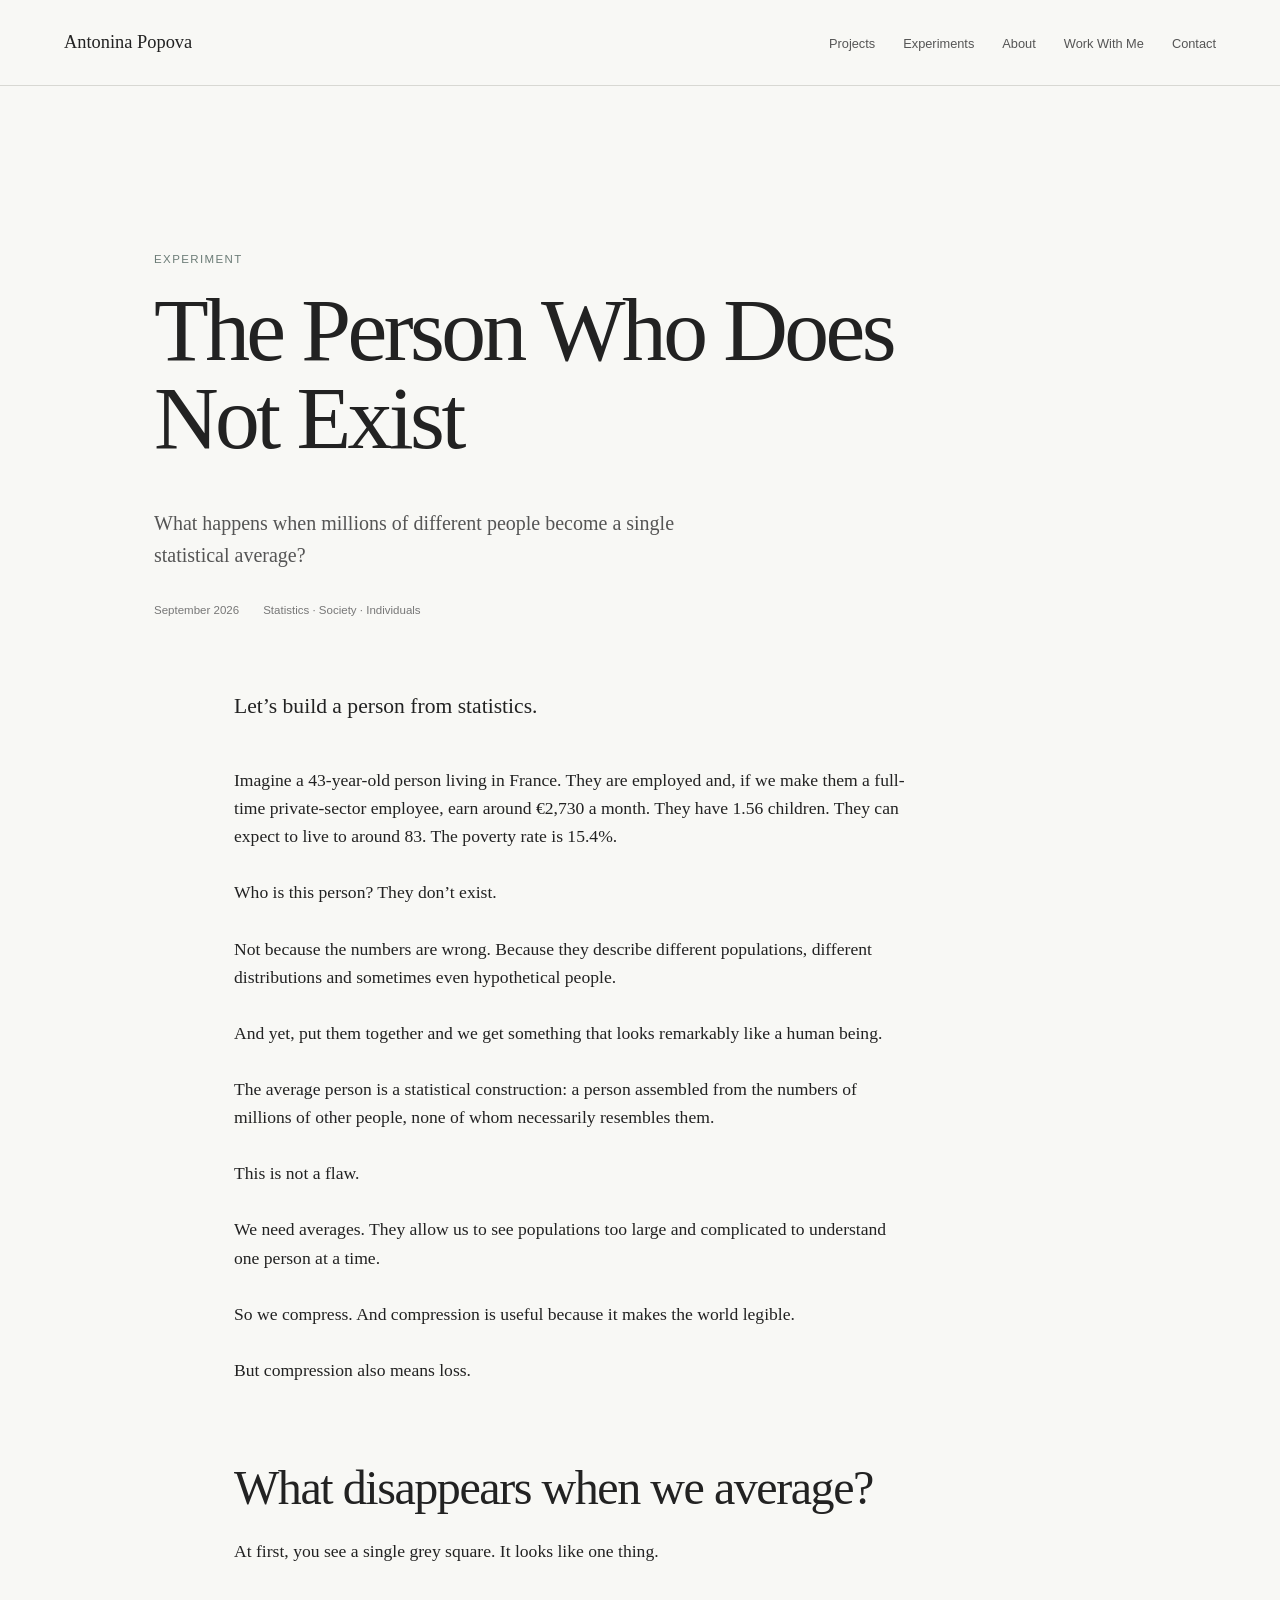
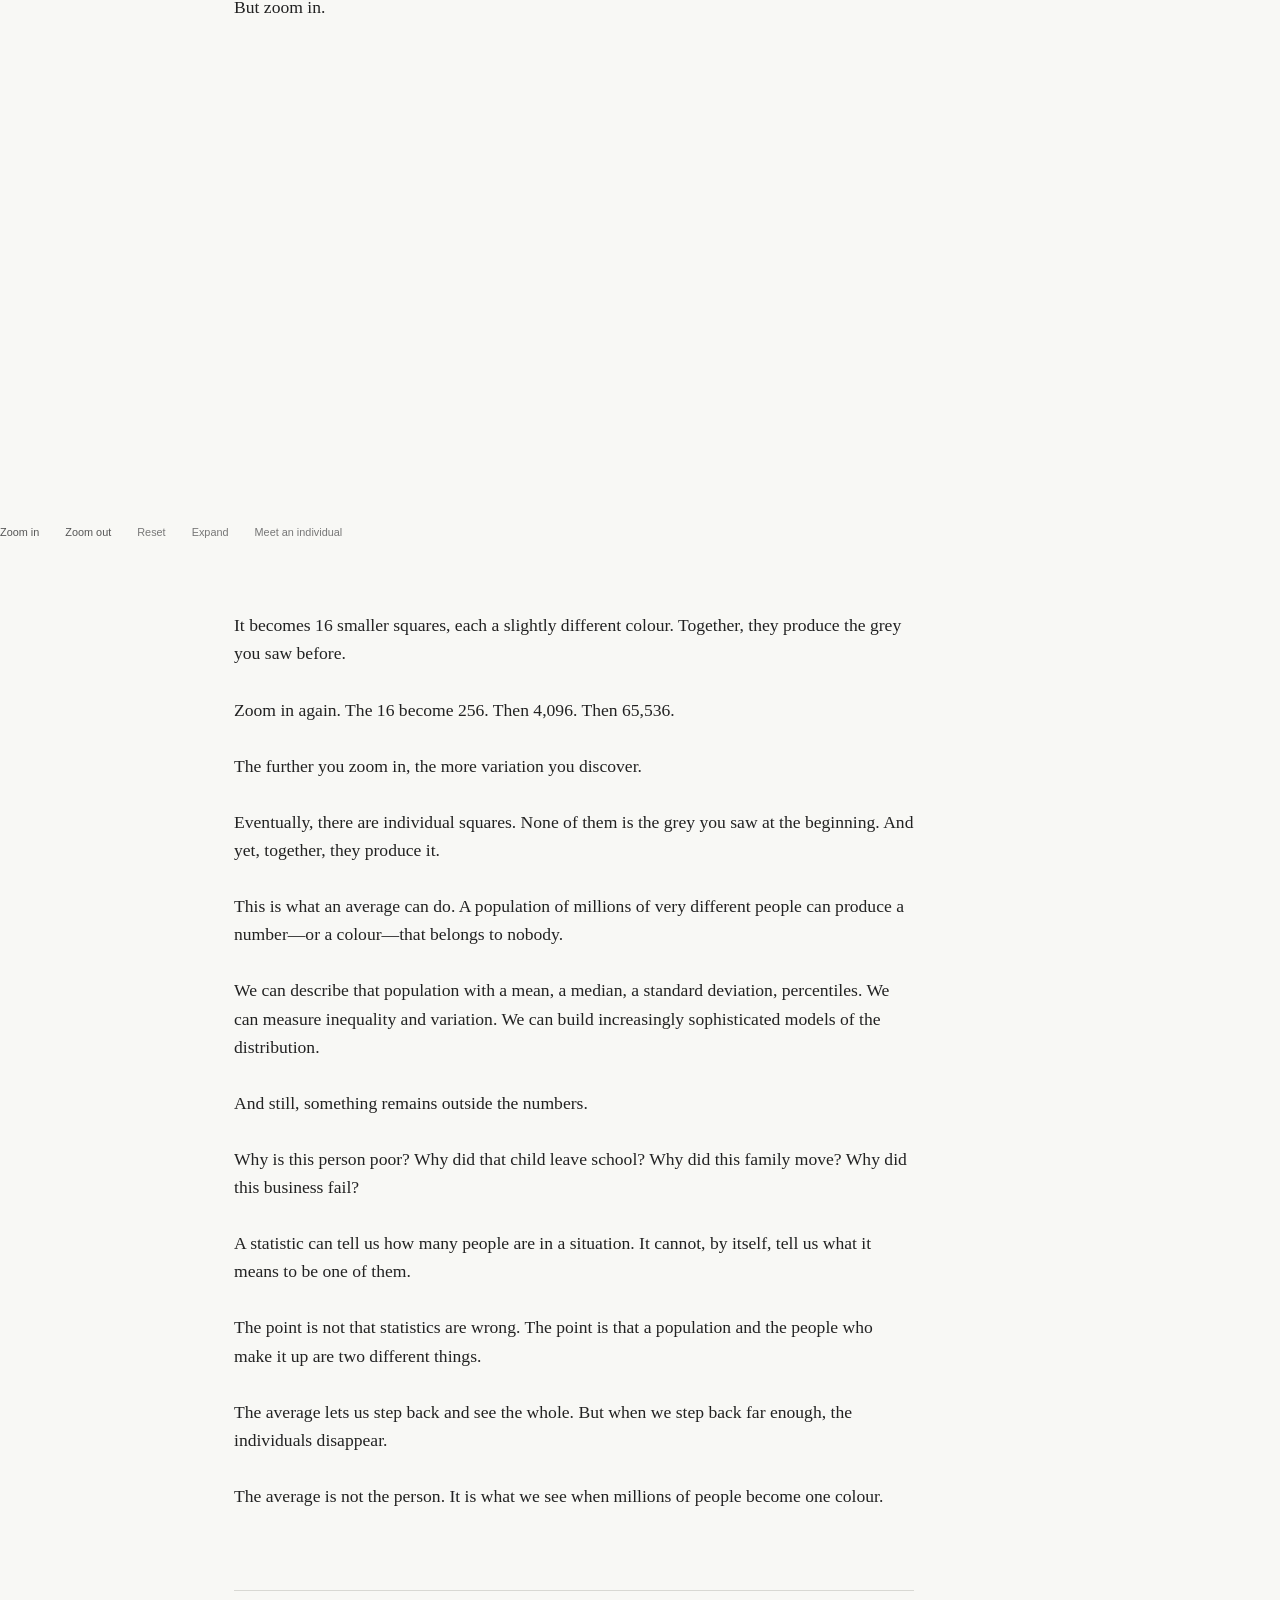
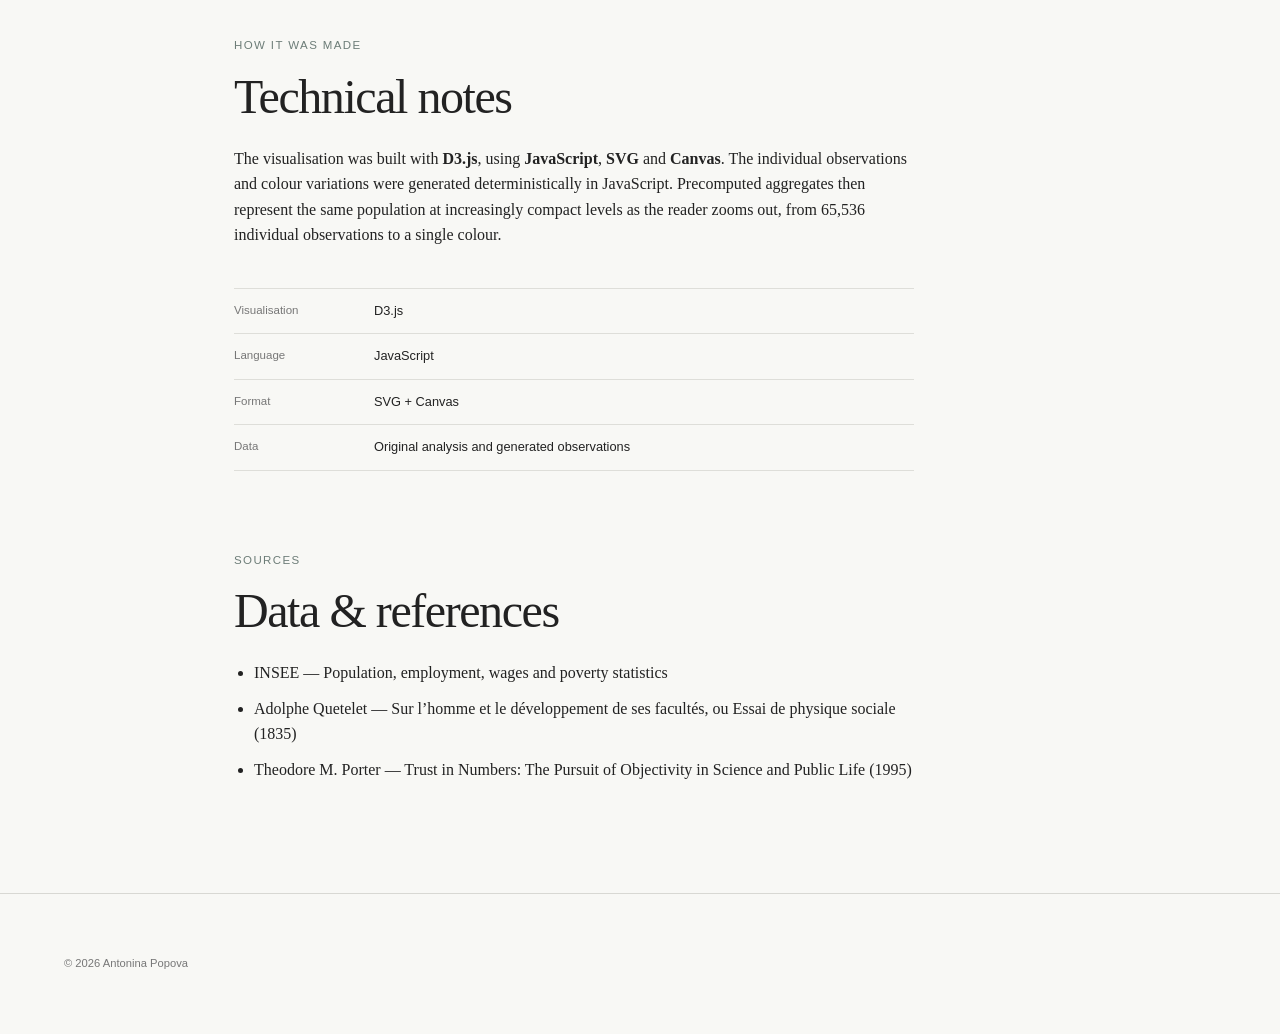
==== commit ae0b0dd5: "Fixing Expand 3" ====
--- a/experiments/average-person/index.html
+++ b/experiments/average-person/index.html
@@ -81,7 +81,7 @@
 
     <h2>What disappears when we average?</h2>
     <p>
-        At first, you see a single blue square.
+        At first, you see a single grey square.
         It looks like one thing. 
     </p>
     <p>
@@ -99,7 +99,7 @@
     
     <p>
         It becomes 16 smaller squares, each a slightly different colour. 
-        Together, they produce the blue you saw before.
+        Together, they produce the grey you saw before.
     </p>
     <p>
         Zoom in again. The 16 become 256. Then 4,096. Then 65,536.
@@ -109,7 +109,7 @@
     </p>
     <p>
         Eventually, there are individual squares. 
-        None of them is the blue you saw at the beginning. And yet, together, they produce it.
+        None of them is the grey you saw at the beginning. And yet, together, they produce it.
     </p>    
     <p>
         This is what an average can do.
